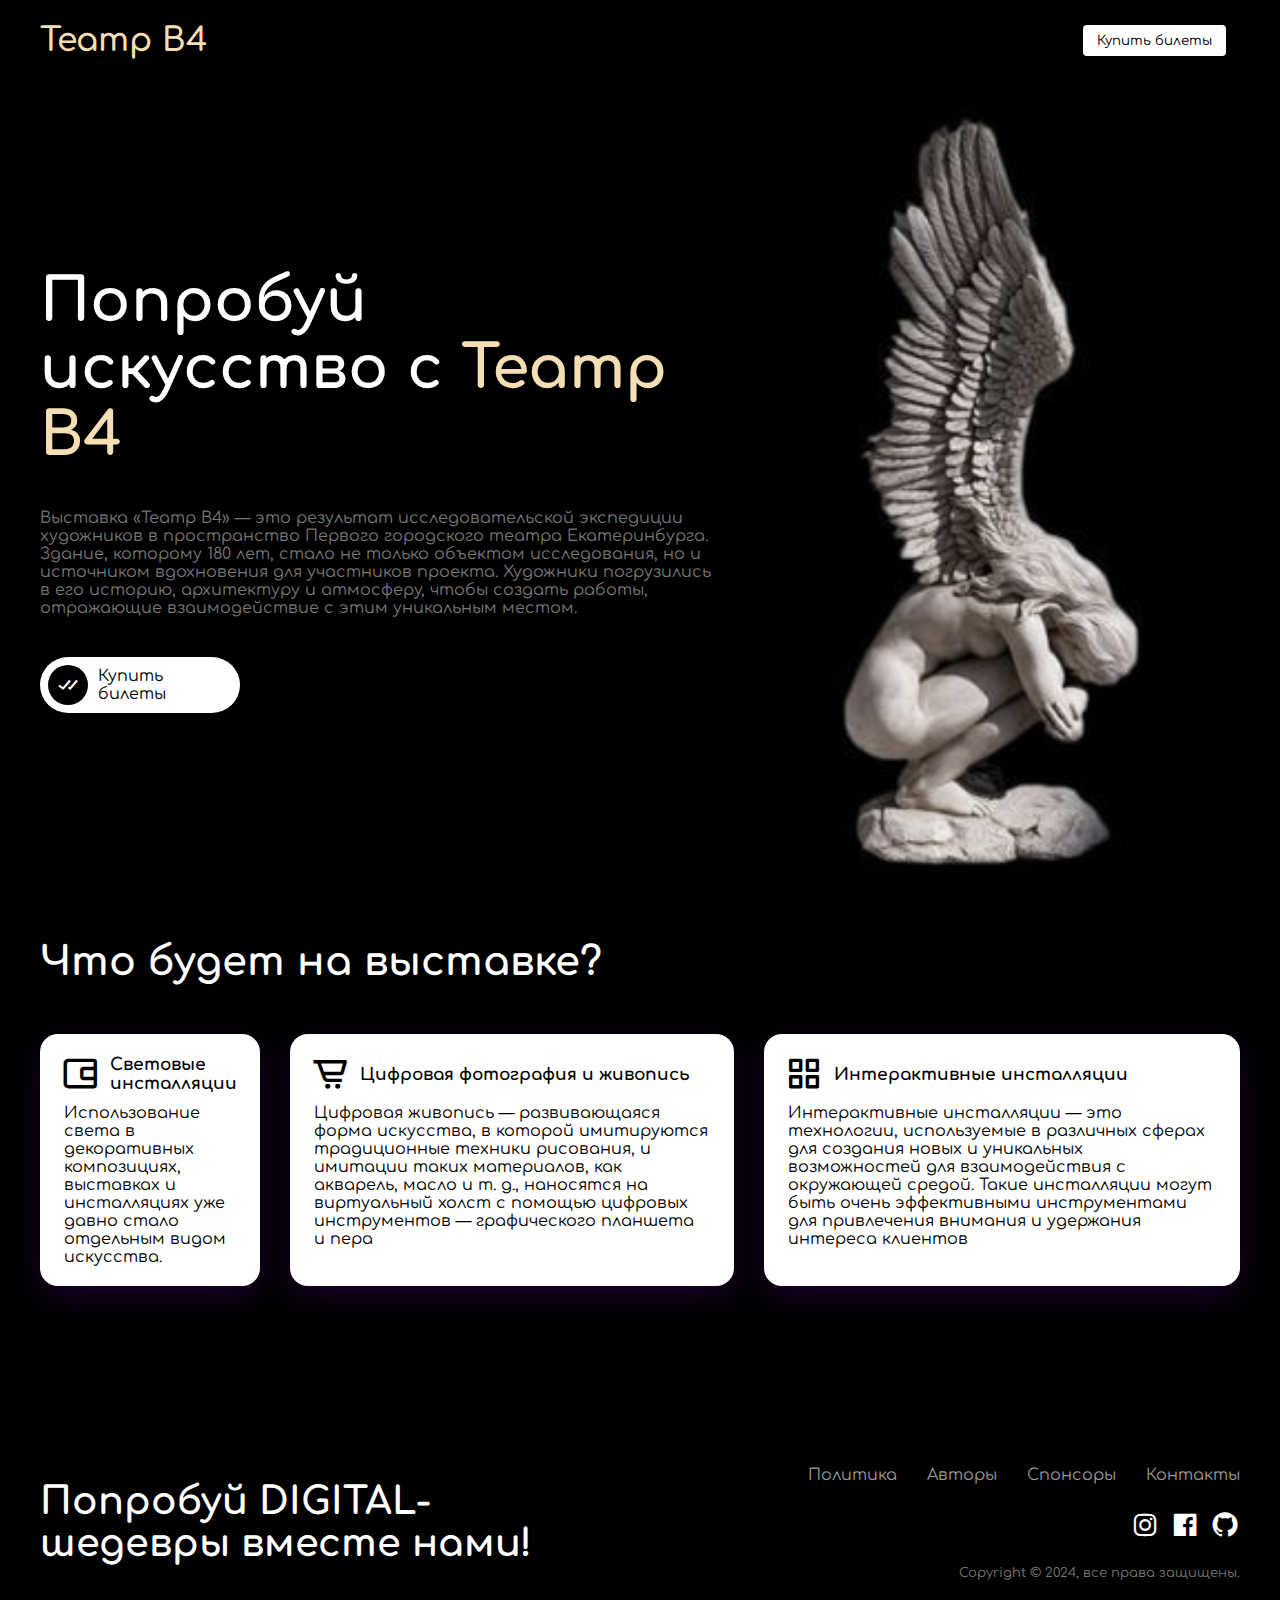
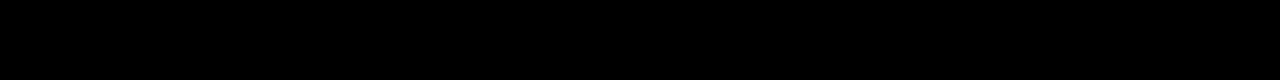
==== index.html @ 0ea42f00 "Add files via upload" ====
<!DOCTYPE html>
<html lang="en">

<head>
    <meta charset="UTF-8">
    <meta name="viewport" content="width=device-width, initial-scale=1.0">
    <link href='https://unpkg.com/boxicons@2.1.4/css/boxicons.min.css' rel='stylesheet'>
    <link rel="stylesheet" href="style.css">
    <title>Театр B4</title>
</head>

<body>

    <nav>
        <a href="#" class="logo">Театр B4</a>
        <div class="login">
            <a href="signin.html">
                <button class="signup">Купить билеты</button>
            </a>
        </div>
    </nav>

    <header>
        <div class="left">
            <h1>Попробуй искусство с <span>Театр B4</span></h1>
            <p>Выставка «Театр B4» — это результат исследовательской экспедиции художников в пространство Первого городского театра Екатеринбурга. Здание, которому 180 лет, стало не только объектом исследования, но и источником вдохновения для участников проекта. Художники погрузились в его историю, архитектуру и атмосферу, чтобы создать работы, отражающие взаимодействие с этим уникальным местом.</p>
            <a href="signin.html">
                <i class='bx bx-check-double'></i>
                <span>Купить билеты</span>
            </a>
        </div>
        <img src="assets/file12.jpg">
    </header>

    <h2 class="separator">
         Что будет на выставке?
    </h2>

    <div class="sell-nft">
        <div class="item">
            <div class="header">
                <i class='bx bx-wallet-alt'></i>
                <h5>Световые инсталляции</h5>
            </div>
            <p>Использование света в декоративных композициях, выставках и инсталляциях уже давно стало отдельным видом искусства.</p>
        </div>
        <div class="item">
            <div class="header">
                <i class='bx bx-cart-alt'></i>
                <h5>Цифровая фотография и живопись</h5>
            </div>
            <p>Цифровая живопись — развивающаяся форма искусства, в которой имитируются традиционные техники рисования, и имитации таких материалов, как акварель, масло и т. д., наносятся на виртуальный холст с помощью цифровых инструментов — графического планшета и пера<div class=""></div></p>
        </div>
        <div class="item">
            <div class="header">
                <i class='bx bx-grid-alt'></i>
                <h5>Интерактивные инсталляции</h5>
            </div>
            <p>Интерактивные инсталляции — это технологии, используемые в различных сферах для создания новых и уникальных возможностей для взаимодействия с окружающей средой. Такие инсталляции могут быть очень эффективными инструментами для привлечения внимания и удержания интереса клиентов</p>
        </div>
    </div>

    <footer>
        <h3>Попробуй DIGITAL-шедевры вместе нами!</h3>
        <div class="right">
            <div class="links">
                <a href="#">Политика</a>
                <a href="#">Авторы</a>
                <a href="#">Спонсоры</a>
                <a href="#">Контакты</a>
            </div>
            <div class="social">
                <i class='bx bxl-instagram'></i>
                <i class='bx bxl-facebook-square'></i>
                <i class='bx bxl-github'></i>
            </div>
            <p>Copyright © 2024, все права защищены.</p>
        </div>
    </footer>

</body>

</html>
---- style.css ----
@import url('https://fonts.googleapis.com/css2?family=Ubuntu:wght@300;400;500;700&display=swap');
@import url('https://fonts.googleapis.com/css2?family=Comfortaa&family=Montserrat:wght@300;400&display=swap');

*{
    margin: 0;
    padding: 0;
    box-sizing: border-box;
    font-family: 'Comfortaa', sans-serif;
}

a{
    text-decoration: none;
    color: rgb(255, 255, 255);
}

img{
    object-fit: cover;
}

body{
    background-color: rgb(0, 0, 0);
}

nav{
    padding: 0 80px;
    display: flex;
    align-items: center;
    justify-content: space-between;
    height: 80px;
}

nav a.logo{
    font-size: 33px;
    color: wheat;
    font-weight: 600;
}


nav .links a:not(:last-child){
    margin-right: 20px;
}

nav .login button{
    padding: 8px 14px;
    border: none;
    cursor: pointer;
    background-color: transparent;
    color: rgb(255, 255, 255);
}

nav .login button.signup{
    background-color: rgb(255, 255, 255);
    color: #000000;
    border-radius: 4px;
    margin-right: 14px;
}

header{
    padding: 0 80px;
    height: calc(100vh - 80px);
    display: flex;
    align-items: center;
    justify-content: space-between;
}

header .left{
    width: 700px;
}

header .left h1{
    font-size: 80px;
    color: white;
}

header .left h1 span{
    color: wheat;
}

header .left p{
    margin: 40px 0;
    color: #777;
}

header .left a{
    display: flex;
    align-items: center;
    background: white;
    width: 200px;
    padding: 8px;
    border-radius: 60px;
}

header .left a i{
    background-color: #000000;
    font-size: 24px;
    border-radius: 50%;
    padding: 8px;
}

header .left a span{
    color: #000000;
    margin-left: 10px;
}

header img{
    width: 600px;
}

h2.separator{
    padding: 0 80px;
    font-size: 40px;
    margin-top: 40px;
    color: rgb(255, 255, 255);
}

.sell-nft{
    padding: 0 80px;
    margin: 50px 0 80px;
    display: flex;
    justify-content: space-between;
    gap: 30px;
}

.sell-nft .item,
.nft-shop .nft-list .item{
    padding: 20px;
    background: #fff;
    border-radius: 18px;
    box-shadow: 0 10px 30px rgba(83, 0, 134, 0.312);
    transition: all 0.3s ease;
}

.sell-nft .item:hover,
.nft-shop .nft-list .item:hover,
.sellers .item:hover{
    box-shadow: none;
}

.sell-nft .item .header{
    display: flex;
    align-items: center;
    gap: 10px;
}

.sell-nft .item .header i{
    font-size: 40px;
}

.sell-nft .item .header h5{
    font-size: 17px;
}

.sell-nft .item p{
    margin-top: 10px;
    padding: 0 4px;
}

.nft-shop{
    padding: 0 80px;
    margin-top: 30px;
}

.nft-shop .category{
    display: flex;
    gap: 1em;
}

.nft-shop .category a{
    color: #000;
    background-color: wheat;
    padding: 8px 14px;
    font-size: 15px;
    border-radius: 14px;
    transition: all 0.3s ease;
}

.nft-shop .category a:hover{
    color: wheat;
    background-color: #000;
    font-size: 18px;
}

.nft-shop .nft-list{
    padding: 40px 0;
    display: flex;
    justify-content: space-between;
    gap: 20px;
}

.nft-shop .nft-list .item img{
    width: 280px;
    height: 280px;
    border-radius: 18px;
}

.nft-shop .nft-list .item .info{
    display: flex;
    align-items: flex-end;
    justify-content: space-between;
    padding: 12px 0;
    border-bottom: 1px solid #edecec;
}

.nft-shop .nft-list .item .info h5{
    font-size: 18px;
}

.nft-shop .nft-list .item .info .btc{
    margin-top: 10px;
    display: flex;
    align-items: center;
    gap: 5px;
}

.nft-shop .nft-list .item .btc i{
    font-size: 22px;
    color: #304ffe;
}

.nft-shop .nft-list .item .btc p{
    font-size: 12px;
    color: #304ffe;
}

.nft-shop .nft-list .item .info > p{
    font-size: 12px;
    color: #989898;
}

.nft-shop .nft-list .item .bid{
    padding: 14px 0 4px;
    display: flex;
    align-items: center;
    justify-content: space-between;
}

.nft-shop .nft-list .item .bid p,
.nft-shop .nft-list .item .bid a{
    background-color: #edecec;
    padding: 6px 10px;
    font-size: 13px;
    border-radius: 10px;
}

.nft-shop .nft-list .item .bid a{
    color: #304ffe;
    background: transparent;
    font-weight: bold;
    transition: all 0.3s ease;
}

.nft-shop .nft-list .item .bid a:hover{
    color: #fff;
    background-color: #000;
}

.view-more{
    margin: 10px 0 40px;
    display: flex;
    justify-content: center;
}

.view-more button{
    padding: 10px 20px;
    font-size: 16px;
    border: none;
    background: #dfdcdc;
    border-radius: 10px;
    cursor: pointer;
    transition: all 0.3s ease;
}

.view-more button:hover{
    color: #000000;
    background: wheat;
    font-size: 18px;
}

.sellers{
    padding: 0 80px;
    margin: 40px 0 80px;
    display: flex;
    gap: 30px;
}

.sellers .item{
    background: #fff;
    display: flex;
    align-items: center;
    width: 25%;
    gap: 14px;
    padding: 14px;
    border-radius: 18px;
    cursor: pointer;
    box-shadow: 0 10px 30px rgba(0, 0, 0, 0.1);
    transition: all 0.3s ease;
}

.sellers .item img{
    width: 64px;
}

.sellers .item .info p{
    font-size: 14px;
    margin-top: 8px;
}

footer{
    background-color: #000;
    color: #fff;
    padding: 100px 80px;
    display: flex;
    align-items: center;
    justify-content: space-between;
}

footer h3{
    font-size: 48px;
}

footer .right{
    width: 80%;
    display: flex;
    flex-direction: column;
    align-items: flex-end;
    gap: 26px;
}

footer .right .links{
    display: flex;
    gap: 30px;
}

footer .right .links a{
    color: #989898;
    transition: color 0.3s ease;
}

footer .right .links a:hover{
    color: #fff;
}

footer .right .social{
    display: flex;
    align-items: center;
    gap: 10px;
}

footer .right .social i{
    font-size: 30px;
    cursor: pointer;
    transition: color 0.3s ease;
}

footer .right .social i:hover{
    color: #304ffe;
}

footer .right p{
    font-size: 13px;
    color: #777;
}

@media screen and (max-width: 1400px) {
    
    nav,
    header,
    h2.separator,
    .sell-nft,
    .nft-shop,
    .sellers{
        padding: 0 40px;
    }

    header .left h1{
        font-size: 60px;
    }

    header img{
        width: 540px;
    }

    .nft-shop .nft-list .item img{
        width: 220px;
        height: 220px;
    }

    footer{
        padding: 100px 40px;
    }

    footer h3{
        font-size: 38px;
    }

}

@media screen and (max-width: 1200px) {
    
    header .left h1{
        font-size: 48px;
    }

    header img{
        width: 480px;
    }

    h2.separator{
        font-size: 34px;
    }

    .sell-nft .item .header i{
        font-size: 36px;
    }

    .sell-nft .item .header h5{
        font-size: 15px;
    }

    .sell-nft .item p{
        font-size: 13px;
    }

    .nft-shop .nft-list{
        flex-wrap: wrap;
        row-gap: 30px;
    }

    .nft-shop .nft-list .item{
        width: 48%;
    }

    .nft-shop .nft-list .item img{
        width: 100%;
        height: auto;
    }

    .sellers{
        flex-wrap: wrap;
    }

    .sellers .item{
        width: 48%;
    }

    footer .links a{
        font-size: 15px;
    }

}

@media screen and (max-width: 992px) {
    
    nav a.logo{
        font-size: 28px;
    }

    nav .links a{
        font-size: 14px;
    }

    header{
        flex-direction: column-reverse;
        height: auto;
        margin-bottom: 60px;
    }

    header .left{
        width: 100%;
    }

    header img{
        width: 100%;
    }

    .sell-nft{
        flex-wrap: wrap;
        gap: 20px;
    }

    .sell-nft .item{
        width: 48%;
    }

    .sellers{
        gap: 20px;
    }

    footer{
        flex-direction: column;
        padding: 60px 40px;
    }

    footer h3{
        margin-bottom: 40px;
        font-size: 32px;
    }

    footer .right{
        width: 100%;
        align-items: center;
    }

}

@media screen and (max-width: 768px) {
    
    nav,
    header,
    h2.separator,
    .sell-nft,
    .nft-shop,
    .sellers{
        padding: 0 20px;
    }

    nav a.logo{
        display: none;
    }

    nav .links a{
        font-size: 12px;
    }

    nav .login button{
        font-size: 12px;
        padding: 6px 10px;
    }

    header .left h1{
        font-size: 36px;
    }

    header .left p{
        font-size: 14px;
    }

    header .left a{
        padding: 6px;
        width: 160px;
        font-size: 14px;
    }

    header .left a i{
        padding: 6px;
    }

    h2.separator{
        font-size: 30px;
    }

    footer{
        padding: 40px 20px;
    }

}

@media screen and (max-width: 576px) {
    
    header .left a{
        width: 180px;
    }

    header .left h1{
        font-size: 30px;
    }

    .sell-nft .item{
        width: 100%;
    }

    .nft-shop .nft-list .item,
    .sellers .item{
        width: 47%;
    }

    .nft-shop .category a{
        font-size: 13px;
    }

}

@media screen and (max-width: 576px) {
    
    header .left a{
        width: 180px;
    }

    header .left h1{
        font-size: 20px;
    }

    nav {
        display: flex;
        flex-wrap: nowrap;
    }

    nav .links {
        display: flex;
        flex-wrap: wrap;
        margin: auto;
        position: relative;
        text-align: center;
    }

    nav .login a {
        display: none;
    }

    .sell-nft .item{
        width: 100%;
    }

    .nft-shop .category{
        display: flex;
        flex-wrap: wrap;
        gap: 1em;
    }

    .nft-shop .nft-list .item,
    .sellers .item{
        flex-wrap: wrap;
        font-size: 17px;
        width: 47%;
    }
    .sellers {
        padding: 0 5px;
    }

    .nft-shop .category a{
        font-size: 13px;
    }

}
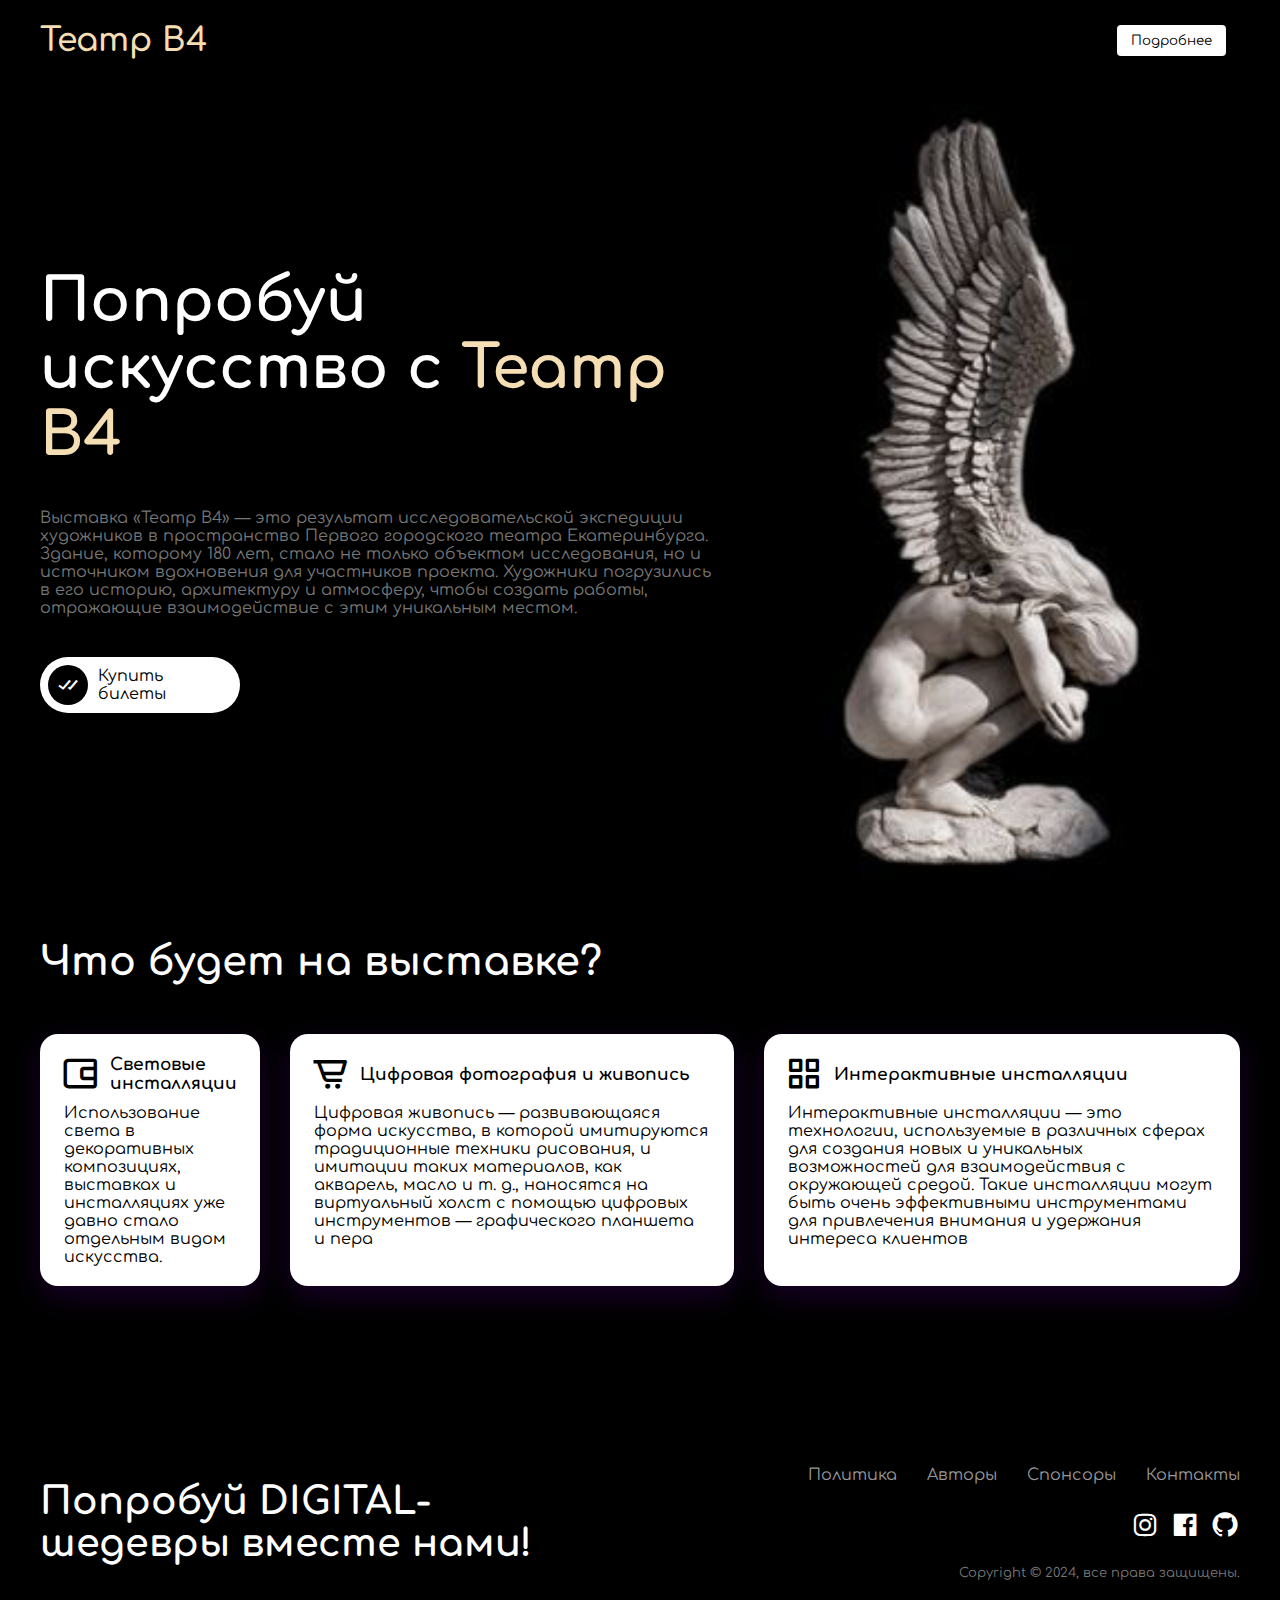
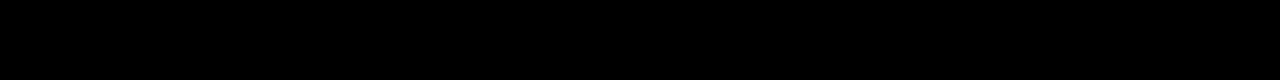
==== commit 798708d9: "Update index.html" ====
--- a/index.html
+++ b/index.html
@@ -15,7 +15,7 @@
         <a href="#" class="logo">Театр B4</a>
         <div class="login">
             <a href="signin.html">
-                <button class="signup">Купить билеты</button>
+                <button class="signup">Подробнее</button>
             </a>
         </div>
     </nav>
@@ -80,4 +80,4 @@
 
 </body>
 
-</html>+</html>
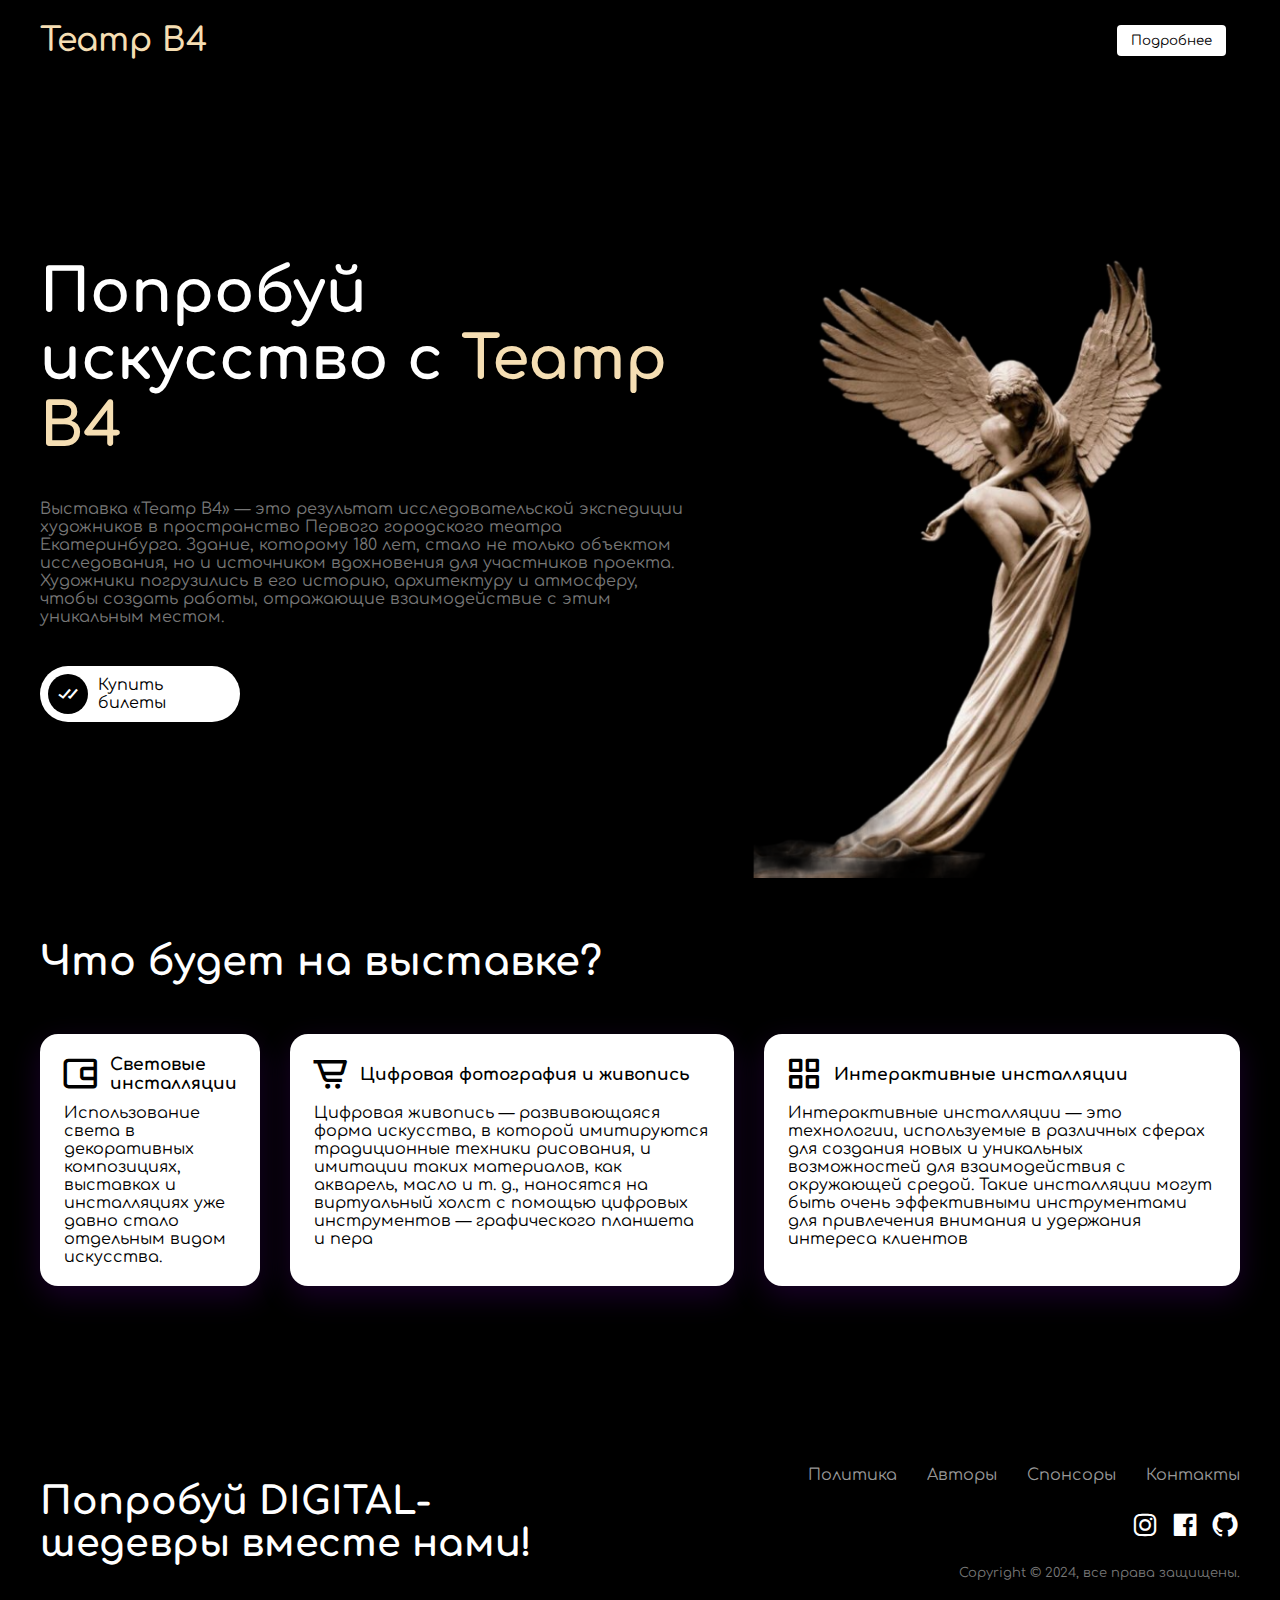
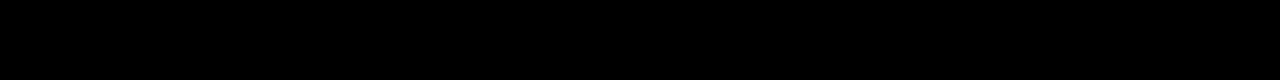
==== commit a69a8fad: "Update index.html" ====
--- a/index.html
+++ b/index.html
@@ -29,7 +29,7 @@
                 <span>Купить билеты</span>
             </a>
         </div>
-        <img src="assets/file12.jpg">
+        <img src="assets/file12.png">
     </header>
 
     <h2 class="separator">
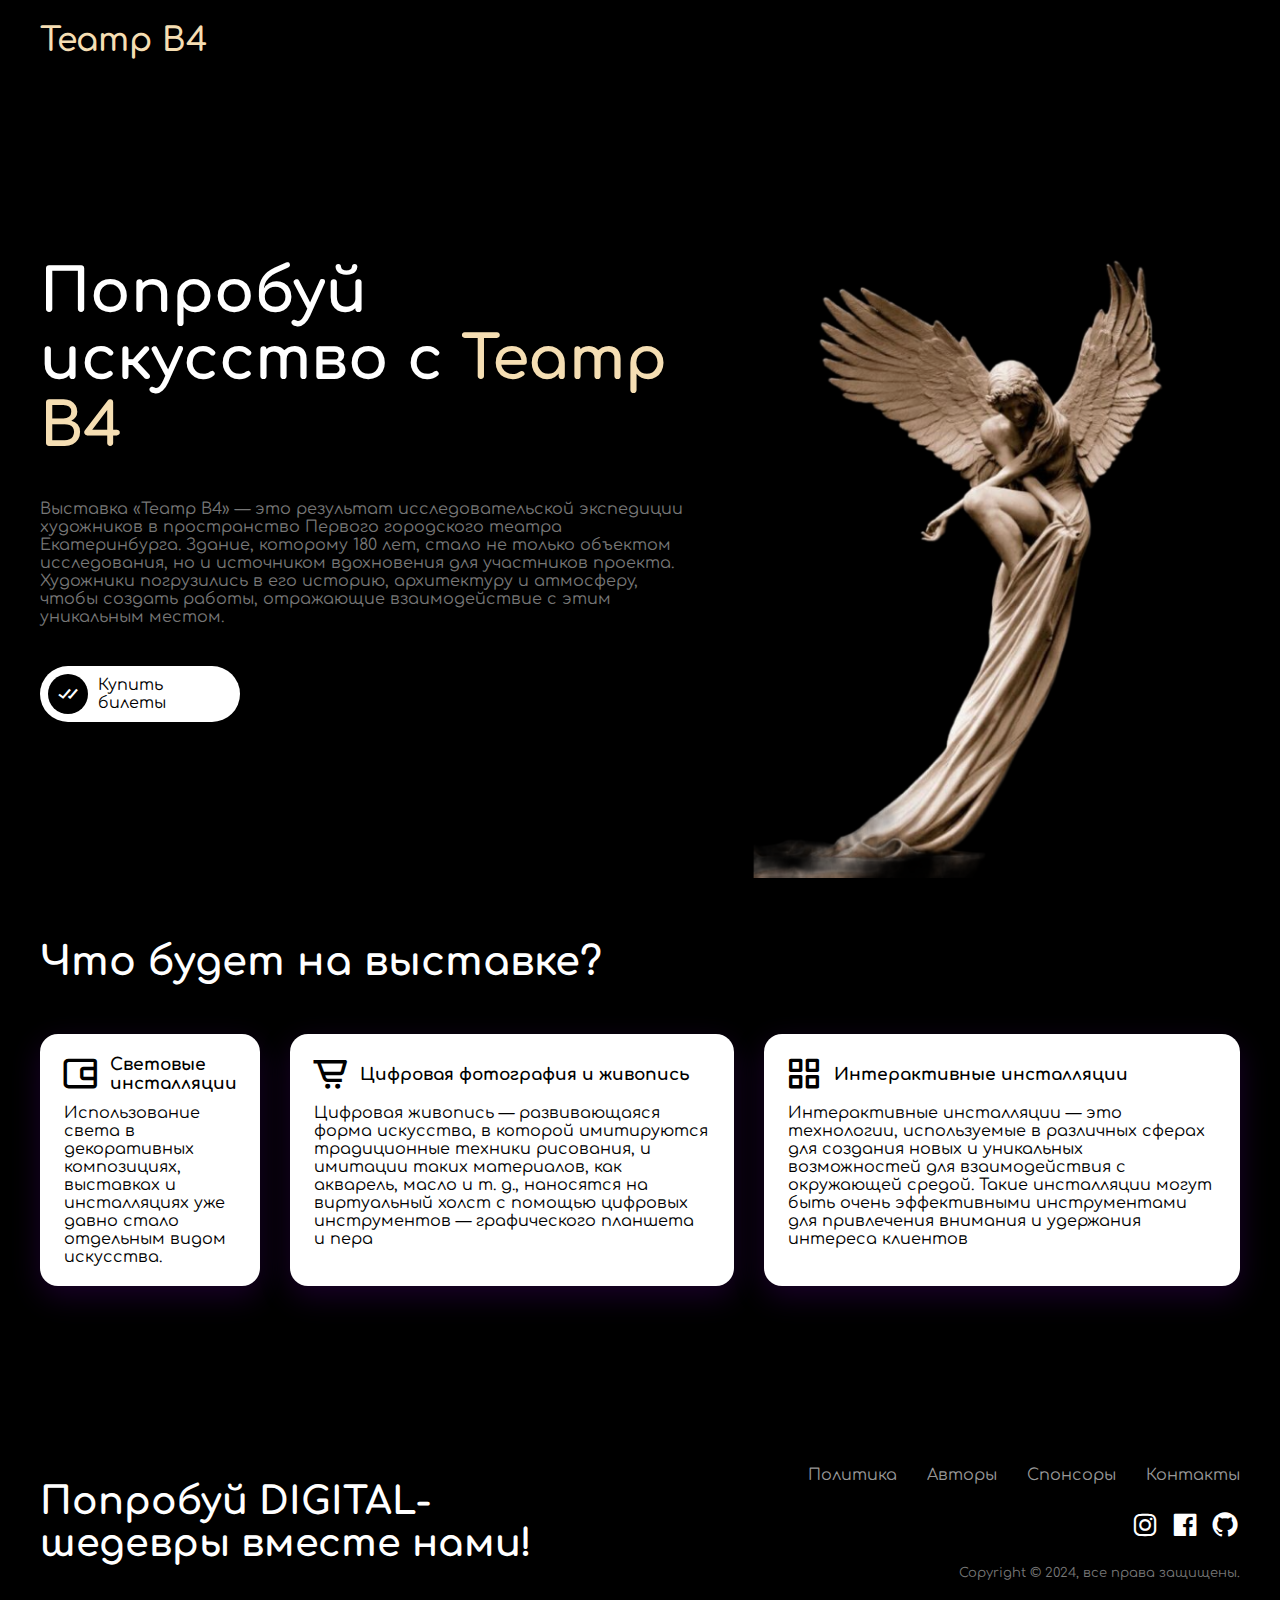
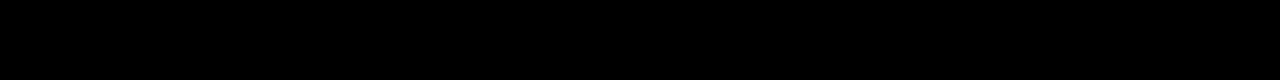
==== commit b0ea75c3: "Update index.html" ====
--- a/index.html
+++ b/index.html
@@ -13,11 +13,6 @@
 
     <nav>
         <a href="#" class="logo">Театр B4</a>
-        <div class="login">
-            <a href="signin.html">
-                <button class="signup">Подробнее</button>
-            </a>
-        </div>
     </nav>
 
     <header>
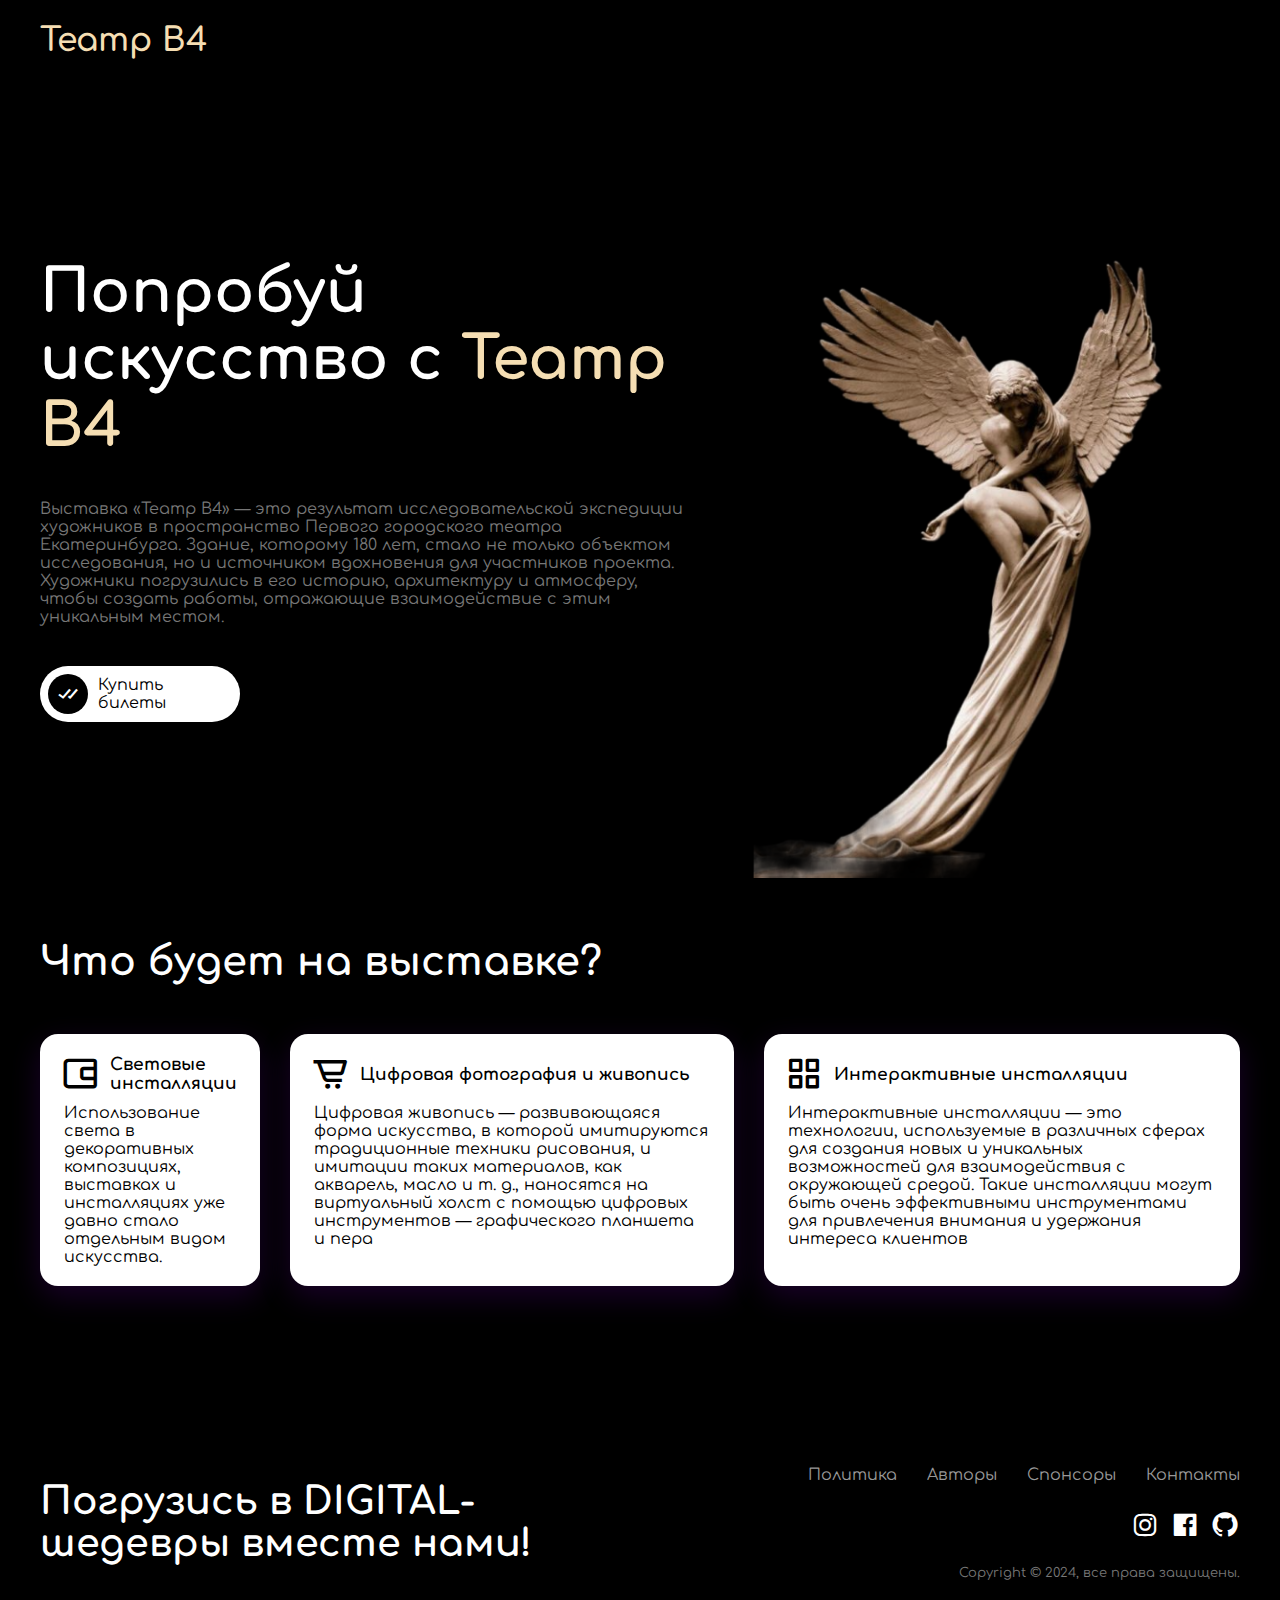
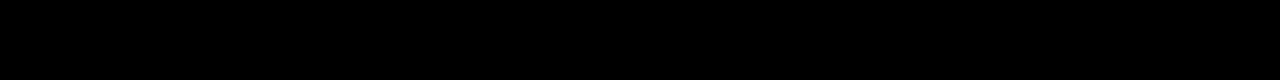
==== commit 7057c93d: "Update index.html" ====
--- a/index.html
+++ b/index.html
@@ -56,7 +56,7 @@
     </div>
 
     <footer>
-        <h3>Попробуй DIGITAL-шедевры вместе нами!</h3>
+        <h3>Погрузись в DIGITAL-шедевры вместе нами!</h3>
         <div class="right">
             <div class="links">
                 <a href="#">Политика</a>
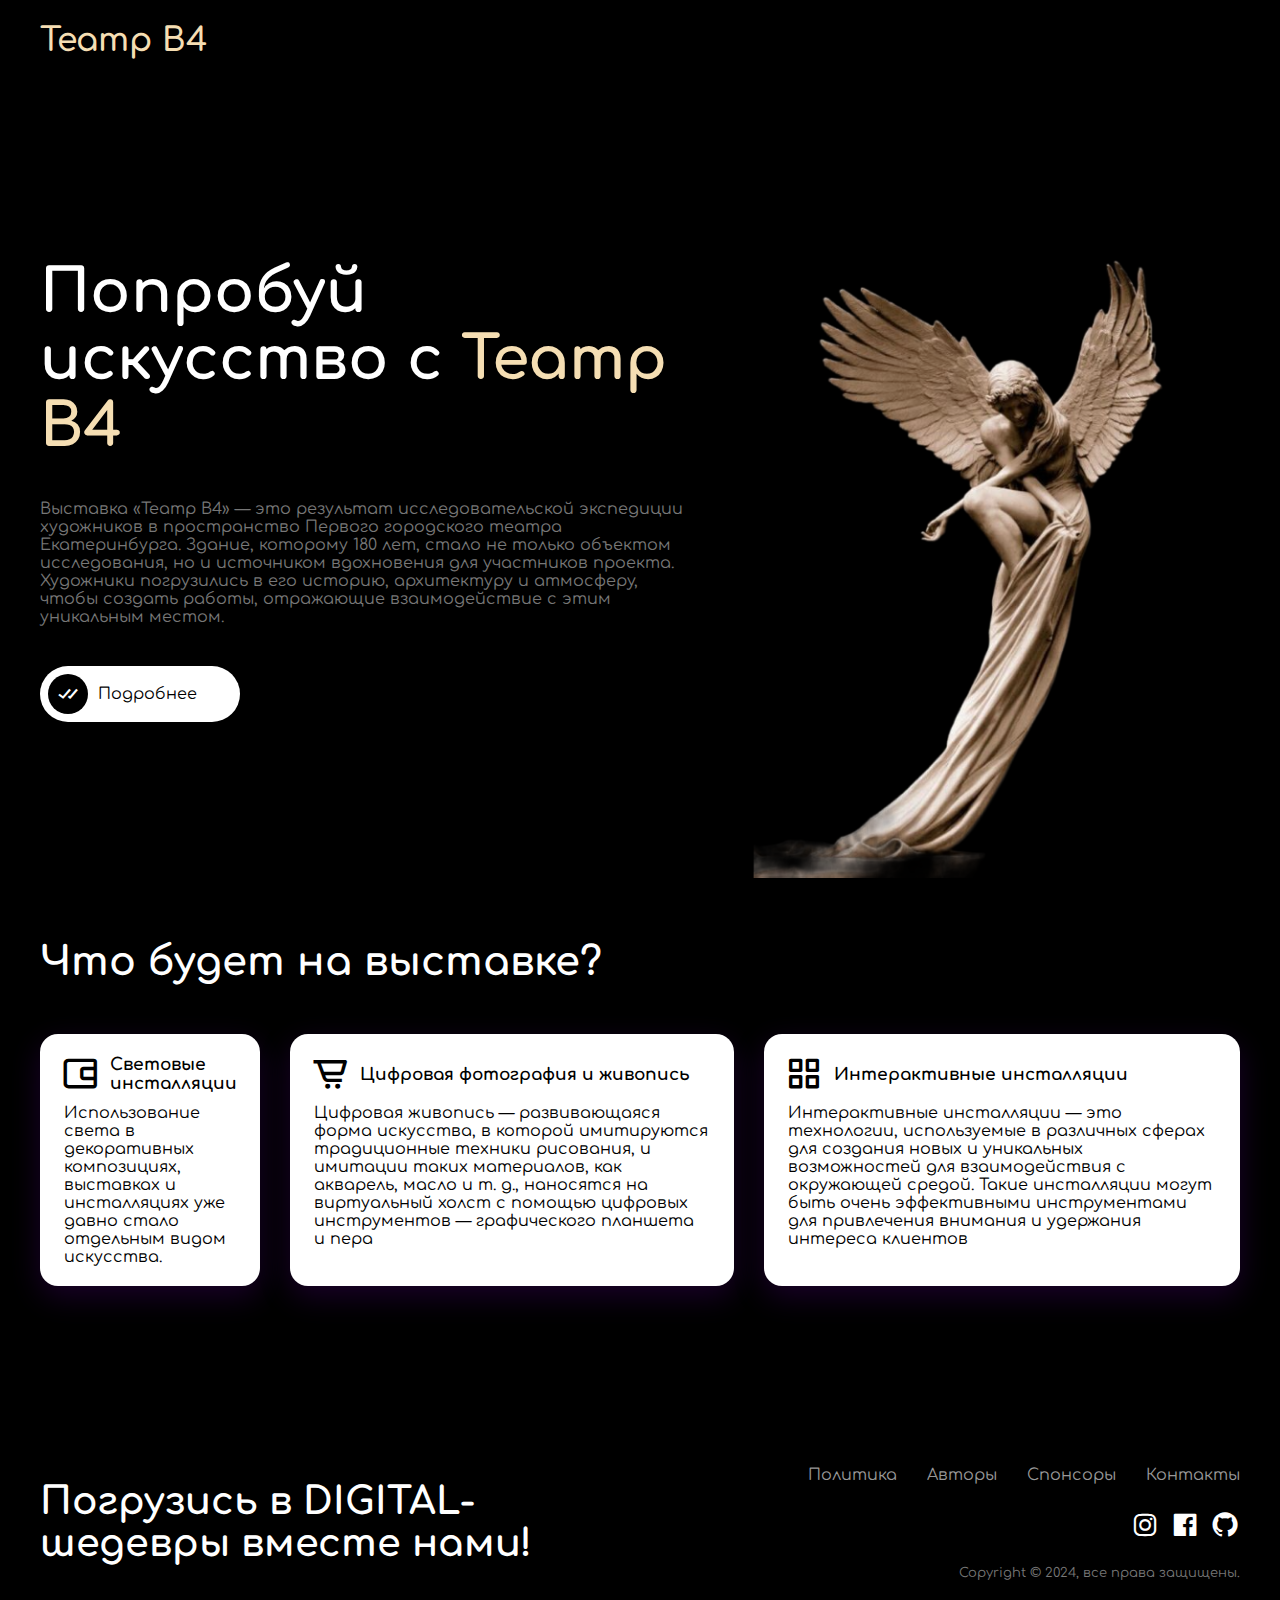
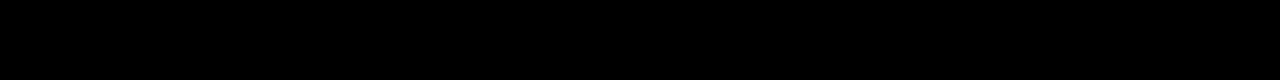
==== commit b32fc201: "Update index.html" ====
--- a/index.html
+++ b/index.html
@@ -21,7 +21,7 @@
             <p>Выставка «Театр B4» — это результат исследовательской экспедиции художников в пространство Первого городского театра Екатеринбурга. Здание, которому 180 лет, стало не только объектом исследования, но и источником вдохновения для участников проекта. Художники погрузились в его историю, архитектуру и атмосферу, чтобы создать работы, отражающие взаимодействие с этим уникальным местом.</p>
             <a href="signin.html">
                 <i class='bx bx-check-double'></i>
-                <span>Купить билеты</span>
+                <span>Подробнее</span>
             </a>
         </div>
         <img src="assets/file12.png">
